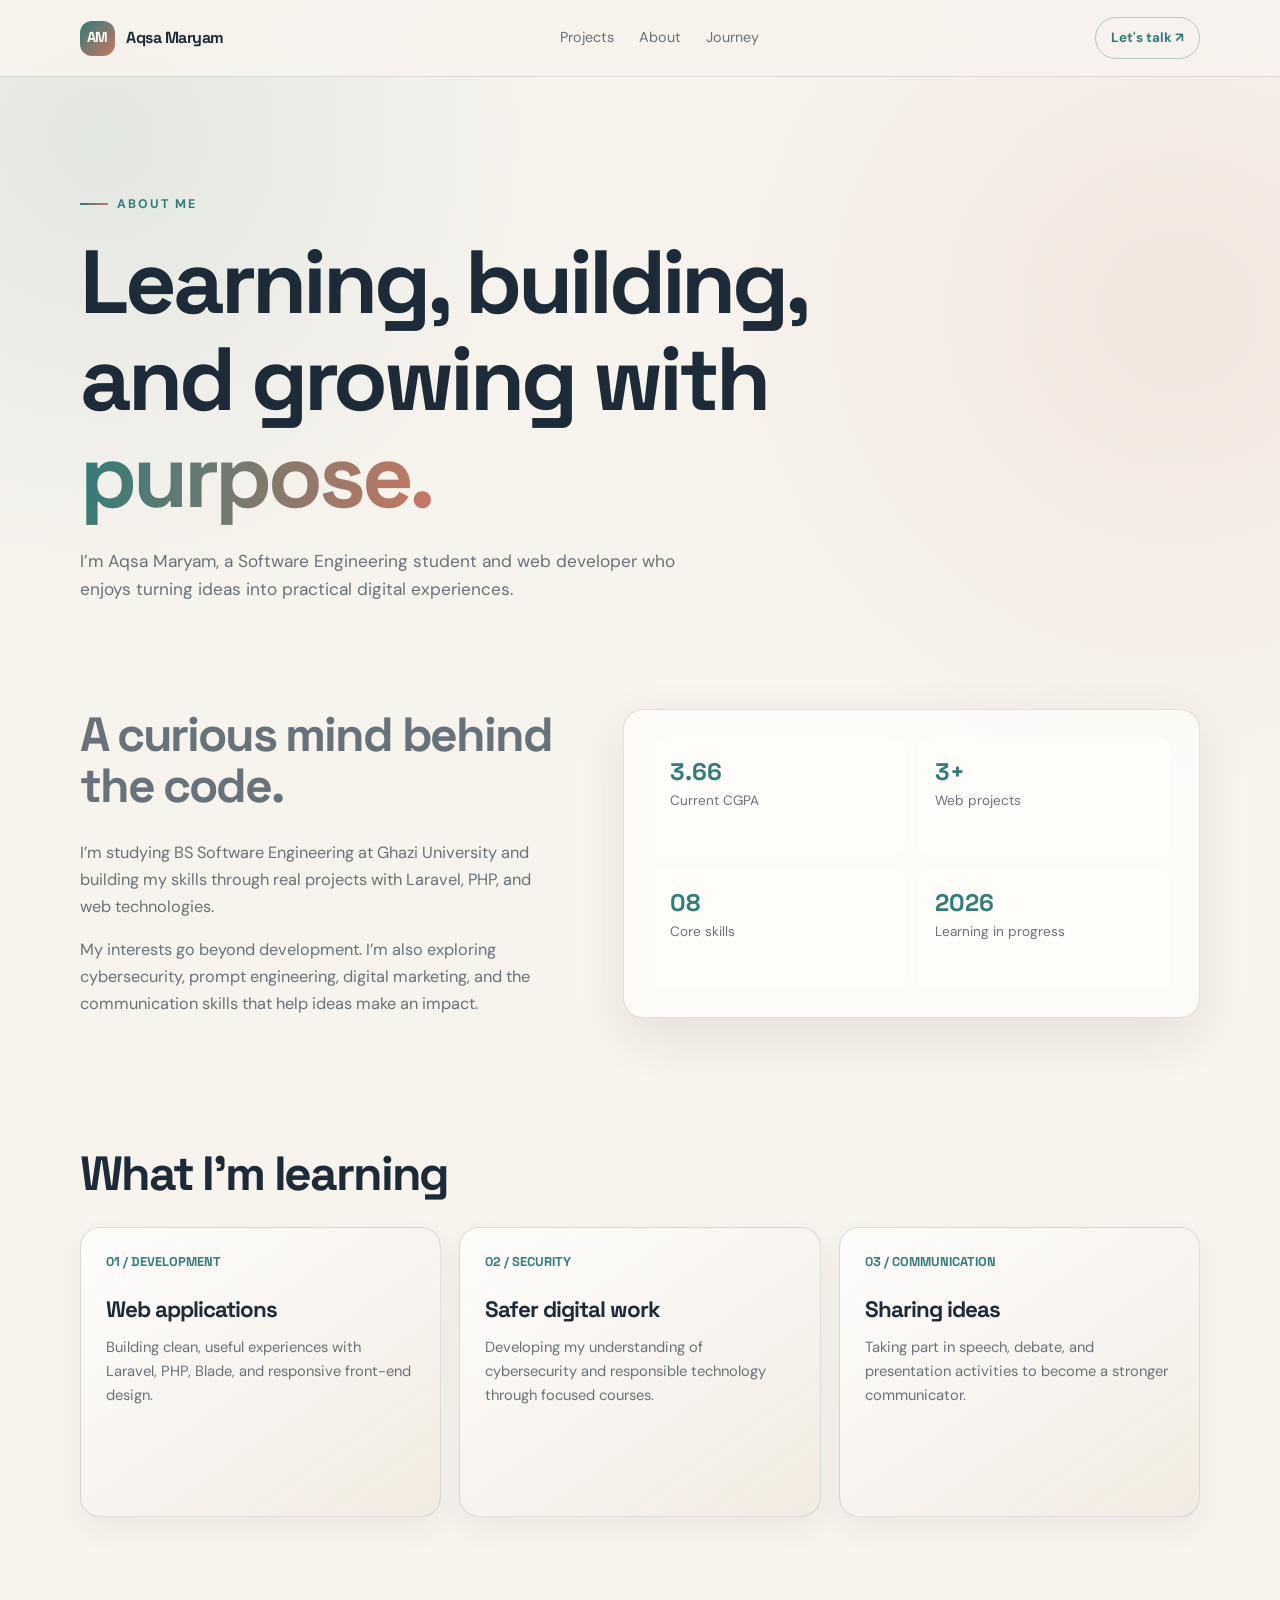
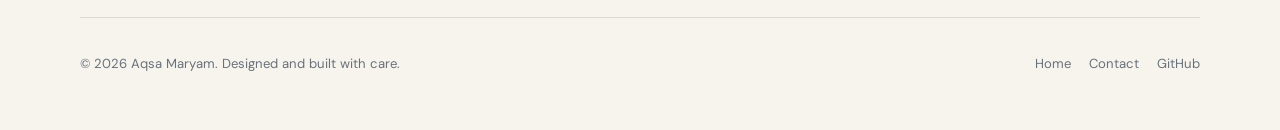
==== about.html @ 1c5ade15 "Add portfolio pages and fix contact navigation" ====
<!DOCTYPE html>
<html lang="en">
<head>
  <meta charset="UTF-8">
  <meta name="viewport" content="width=device-width, initial-scale=1">
  <title>About | Aqsa Maryam</title>
  <link rel="preconnect" href="https://fonts.googleapis.com">
  <link rel="preconnect" href="https://fonts.gstatic.com" crossorigin>
  <link href="https://fonts.googleapis.com/css2?family=DM+Sans:wght@400;500;600;700&family=Space+Grotesk:wght@500;600;700&display=swap" rel="stylesheet">
  <link rel="stylesheet" href="pages.css">
</head>
<body>
  <nav class="site-nav"><div class="container nav-inner"><a class="brand" href="index.html"><span class="brand-mark">AM</span><span>Aqsa Maryam</span></a><ul class="nav-links"><li><a href="projects.html">Projects</a></li><li><a href="about.html">About</a></li><li><a href="index.html#journey">Journey</a></li></ul><a class="nav-cta" href="contact.html">Let's talk ↗</a></div></nav>
  <main>
    <header class="container page-hero"><span class="eyebrow">About me</span><h1>Learning, building, and growing with <span class="gradient-text">purpose.</span></h1><p>I’m Aqsa Maryam, a Software Engineering student and web developer who enjoys turning ideas into practical digital experiences.</p></header>
    <section class="container section"><div class="split"><div class="copy"><h2 class="section-title">A curious mind behind the code.</h2><p>I’m studying BS Software Engineering at Ghazi University and building my skills through real projects with Laravel, PHP, and web technologies.</p><p>My interests go beyond development. I’m also exploring cybersecurity, prompt engineering, digital marketing, and the communication skills that help ideas make an impact.</p></div><div class="panel facts"><div class="fact"><strong>3.66</strong><span>Current CGPA</span></div><div class="fact"><strong>3+</strong><span>Web projects</span></div><div class="fact"><strong>08</strong><span>Core skills</span></div><div class="fact"><strong>2026</strong><span>Learning in progress</span></div></div></div></section>
    <section class="container section"><h2 class="section-title">What I’m learning</h2><div class="cards"><article class="card"><span class="card-number">01 / DEVELOPMENT</span><h3>Web applications</h3><p>Building clean, useful experiences with Laravel, PHP, Blade, and responsive front-end design.</p></article><article class="card"><span class="card-number">02 / SECURITY</span><h3>Safer digital work</h3><p>Developing my understanding of cybersecurity and responsible technology through focused courses.</p></article><article class="card"><span class="card-number">03 / COMMUNICATION</span><h3>Sharing ideas</h3><p>Taking part in speech, debate, and presentation activities to become a stronger communicator.</p></article></div></section>
  </main>
  <footer class="container"><span>© 2026 Aqsa Maryam. Designed and built with care.</span><div class="socials"><a href="index.html">Home</a><a href="contact.html">Contact</a><a href="https://github.com/aqsamaryam-software" target="_blank" rel="noreferrer">GitHub</a></div></footer>
</body>
</html>
---- pages.css ----
:root {
  --bg: #f7f3ed;
  --paper: #fffdf9;
  --ink: #1d2b39;
  --muted: #68727b;
  --teal: #317b78;
  --coral: #c97763;
  --lavender: #7a718c;
  --line: rgba(29, 43, 57, .13);
  --shadow: 0 18px 50px rgba(74, 58, 43, .1);
}

* { box-sizing: border-box; margin: 0; padding: 0; }
html { scroll-behavior: smooth; }
body {
  min-height: 100vh;
  background:
    radial-gradient(circle at 8% 8%, rgba(49,123,120,.1), transparent 28rem),
    radial-gradient(circle at 92% 18%, rgba(201,119,99,.1), transparent 30rem),
    var(--bg);
  color: var(--ink);
  font: 16px/1.65 'DM Sans', sans-serif;
}
a { color: inherit; }
.container { width: min(1120px, calc(100% - 40px)); margin: 0 auto; }
.site-nav { position: sticky; top: 0; z-index: 5; border-bottom: 1px solid var(--line); background: rgba(247,243,237,.88); backdrop-filter: blur(18px); }
.nav-inner { min-height: 76px; display: flex; align-items: center; justify-content: space-between; gap: 20px; }
.brand { display: flex; align-items: center; gap: 11px; font-family: 'Space Grotesk', sans-serif; font-weight: 700; text-decoration: none; letter-spacing: -.03em; }
.brand-mark { width: 35px; height: 35px; display: grid; place-items: center; border-radius: 12px; color: #fffdf9; background: linear-gradient(135deg, var(--teal), var(--coral)); font-size: .9rem; }
.nav-links { display: flex; gap: 25px; list-style: none; color: var(--muted); font-size: .9rem; }
.nav-links a, footer a { text-decoration: none; }
.nav-links a:hover, footer a:hover { color: var(--teal); }
.nav-cta { padding: 9px 15px; border: 1px solid rgba(49,123,120,.35); border-radius: 999px; color: var(--teal); text-decoration: none; font-size: .84rem; font-weight: 700; }
h1, h2, h3 { font-family: 'Space Grotesk', sans-serif; letter-spacing: -.045em; line-height: 1.08; }
.page-hero { padding: 110px 0 75px; }
.eyebrow { display: inline-flex; align-items: center; gap: 9px; color: var(--teal); font-size: .78rem; font-weight: 700; text-transform: uppercase; letter-spacing: .16em; }
.eyebrow::before { content: ''; width: 28px; height: 2px; background: linear-gradient(90deg, var(--teal), var(--coral)); }
.page-hero h1 { max-width: 760px; margin-top: 20px; font-size: clamp(2.8rem, 7vw, 5.7rem); }
.page-hero p { max-width: 630px; margin-top: 22px; color: var(--muted); font-size: 1.08rem; }
.gradient-text { background: linear-gradient(100deg, var(--teal), var(--coral)); background-clip: text; -webkit-background-clip: text; color: transparent; }
.section { padding: 30px 0 100px; }
.section-title { margin-bottom: 28px; font-size: clamp(1.9rem, 4vw, 3rem); }
.split { display: grid; grid-template-columns: .9fr 1.1fr; gap: 70px; }
.copy { color: var(--muted); font-size: 1.02rem; }
.copy p + p { margin-top: 16px; }
.panel { padding: 28px; border: 1px solid var(--line); border-radius: 20px; background: rgba(255,255,255,.62); box-shadow: var(--shadow); }
.facts { display: grid; grid-template-columns: repeat(2, 1fr); gap: 12px; }
.fact { padding: 18px; border-radius: 14px; background: var(--paper); }
.fact strong { display: block; color: var(--teal); font: 700 1.5rem 'Space Grotesk', sans-serif; }
.fact span { color: var(--muted); font-size: .85rem; }
.cards { display: grid; grid-template-columns: repeat(3, 1fr); gap: 18px; }
.card { min-height: 290px; display: flex; flex-direction: column; padding: 25px; border: 1px solid var(--line); border-radius: 20px; background: linear-gradient(145deg, rgba(255,255,255,.82), rgba(239,232,222,.78)); box-shadow: 0 12px 30px rgba(74,58,43,.06); transition: transform .2s ease, border-color .2s ease; }
.card:hover { transform: translateY(-6px); border-color: rgba(49,123,120,.45); }
.card-number { color: var(--teal); font: 700 .8rem 'Space Grotesk', sans-serif; }
.card h3 { margin-top: 28px; font-size: 1.4rem; }
.card p { margin-top: 12px; color: var(--muted); font-size: .92rem; }
.card-link { margin-top: auto; padding-top: 25px; color: var(--teal); font-size: .88rem; font-weight: 700; text-decoration: none; }
.tags { display: flex; flex-wrap: wrap; gap: 7px; margin-top: 19px; }
.tag { padding: 5px 9px; border-radius: 7px; color: var(--ink); background: rgba(49,123,120,.09); font-size: .72rem; }
.timeline { position: relative; padding-left: 29px; }
.timeline::before { content: ''; position: absolute; left: 6px; top: 7px; bottom: 7px; width: 1px; background: linear-gradient(var(--teal), var(--coral), transparent); }
.timeline-item { position: relative; padding-bottom: 31px; }
.timeline-item::before { content: ''; position: absolute; left: -29px; top: 7px; width: 13px; height: 13px; border: 3px solid var(--bg); border-radius: 50%; background: var(--teal); box-shadow: 0 0 0 1px var(--teal); }
.timeline-item .period { color: var(--teal); font-size: .78rem; font-weight: 700; letter-spacing: .1em; text-transform: uppercase; }
.timeline-item h3 { margin-top: 5px; font-size: 1.15rem; }
.timeline-item .place { margin-top: 3px; color: var(--lavender); font-size: .9rem; }
.timeline-item p { margin-top: 5px; color: var(--muted); font-size: .88rem; }
.contact-card { max-width: 720px; padding: 36px; border: 1px solid rgba(49,123,120,.25); border-radius: 22px; background: linear-gradient(120deg, rgba(49,123,120,.1), rgba(201,119,99,.13)); }
.contact-card h2 { margin-top: 12px; font-size: clamp(1.9rem, 4vw, 3rem); }
.contact-card p { margin-top: 12px; color: var(--muted); }
.contact-options { display: flex; flex-wrap: wrap; gap: 12px; margin-top: 28px; }
.contact-option { display: inline-flex; align-items: center; gap: 8px; padding: 12px 15px; border: 1px solid var(--line); border-radius: 11px; background: var(--paper); color: var(--teal); font-weight: 700; text-decoration: none; }
.contact-option:hover { border-color: var(--teal); }
footer { display: flex; justify-content: space-between; gap: 20px; padding: 35px 0 55px; border-top: 1px solid var(--line); color: var(--muted); font-size: .82rem; }
footer .socials { display: flex; gap: 18px; }
@media (max-width: 820px) { .nav-links { display: none; } .split, .cards { grid-template-columns: 1fr; gap: 35px; } .page-hero { padding-top: 75px; } }
@media (max-width: 520px) { .container { width: min(100% - 28px, 1120px); } .facts { grid-template-columns: 1fr; } footer { display: block; } footer .socials { margin-top: 12px; } .contact-card { padding: 26px; } }
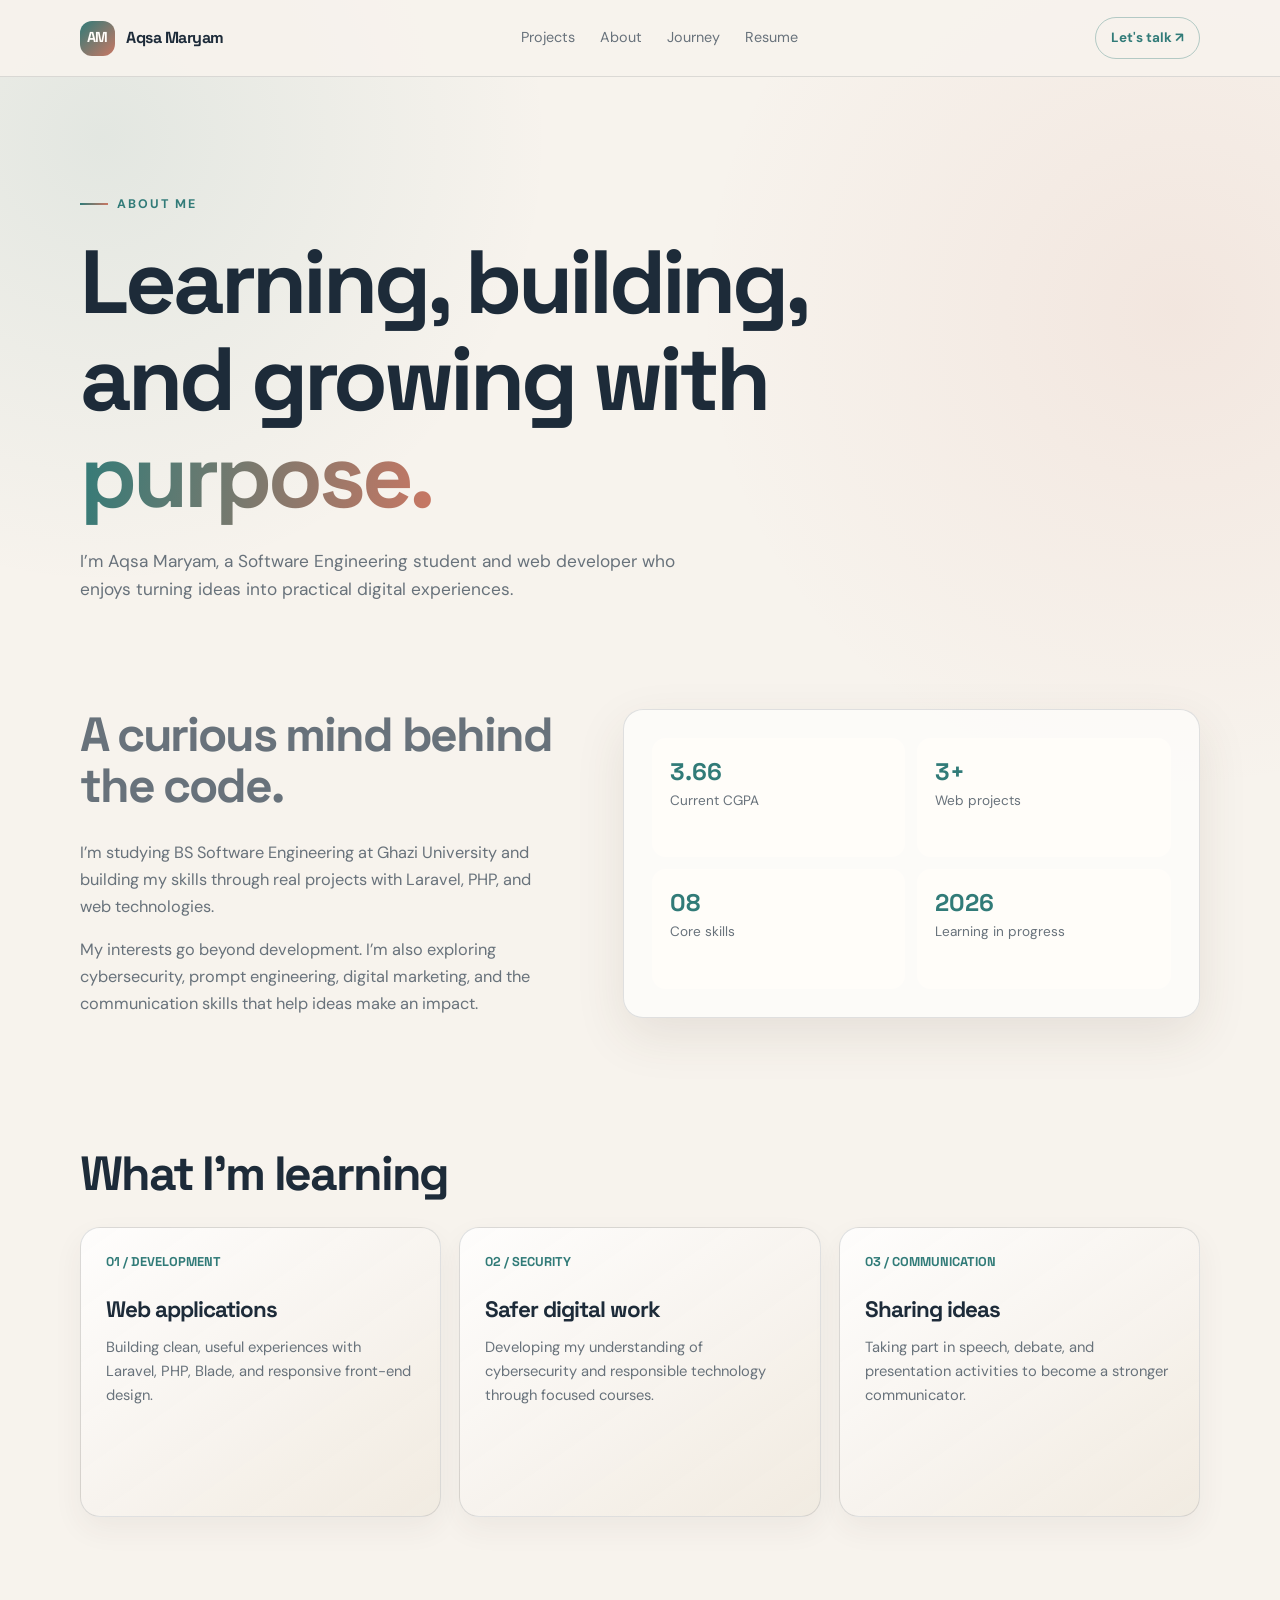
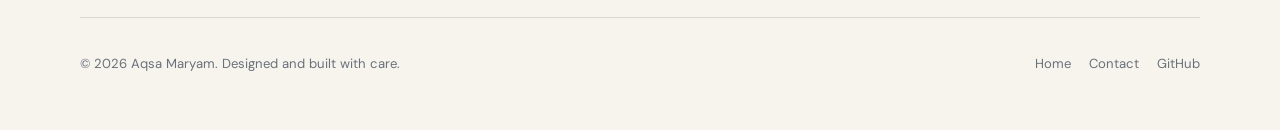
==== commit 4dd3b4f3: "Create printable resume page Co-authored-by: Copilot <223556219+Copilot@users.noreply.github.com>" ====
--- a/about.html
+++ b/about.html
@@ -10,12 +10,24 @@
   <link rel="stylesheet" href="pages.css">
 </head>
 <body>
-  <nav class="site-nav"><div class="container nav-inner"><a class="brand" href="index.html"><span class="brand-mark">AM</span><span>Aqsa Maryam</span></a><ul class="nav-links"><li><a href="projects.html">Projects</a></li><li><a href="about.html">About</a></li><li><a href="index.html#journey">Journey</a></li></ul><a class="nav-cta" href="contact.html">Let's talk ↗</a></div></nav>
+  <nav class="site-nav"><div class="container nav-inner"><a class="brand" href="index.html"><span class="brand-mark">AM</span><span>Aqsa Maryam</span></a><ul class="nav-links" id="site-menu"><li><a href="index.html#projects">Projects</a></li><li><a href="index.html#about">About</a></li><li><a href="index.html#journey">Journey</a></li><li><a href="resume.html">Resume</a></li></ul><button class="menu-toggle" type="button" aria-controls="site-menu" aria-expanded="false">Menu <span aria-hidden="true">☰</span></button><a class="nav-cta" href="contact.html">Let's talk ↗</a></div></nav>
   <main>
     <header class="container page-hero"><span class="eyebrow">About me</span><h1>Learning, building, and growing with <span class="gradient-text">purpose.</span></h1><p>I’m Aqsa Maryam, a Software Engineering student and web developer who enjoys turning ideas into practical digital experiences.</p></header>
     <section class="container section"><div class="split"><div class="copy"><h2 class="section-title">A curious mind behind the code.</h2><p>I’m studying BS Software Engineering at Ghazi University and building my skills through real projects with Laravel, PHP, and web technologies.</p><p>My interests go beyond development. I’m also exploring cybersecurity, prompt engineering, digital marketing, and the communication skills that help ideas make an impact.</p></div><div class="panel facts"><div class="fact"><strong>3.66</strong><span>Current CGPA</span></div><div class="fact"><strong>3+</strong><span>Web projects</span></div><div class="fact"><strong>08</strong><span>Core skills</span></div><div class="fact"><strong>2026</strong><span>Learning in progress</span></div></div></div></section>
     <section class="container section"><h2 class="section-title">What I’m learning</h2><div class="cards"><article class="card"><span class="card-number">01 / DEVELOPMENT</span><h3>Web applications</h3><p>Building clean, useful experiences with Laravel, PHP, Blade, and responsive front-end design.</p></article><article class="card"><span class="card-number">02 / SECURITY</span><h3>Safer digital work</h3><p>Developing my understanding of cybersecurity and responsible technology through focused courses.</p></article><article class="card"><span class="card-number">03 / COMMUNICATION</span><h3>Sharing ideas</h3><p>Taking part in speech, debate, and presentation activities to become a stronger communicator.</p></article></div></section>
   </main>
   <footer class="container"><span>© 2026 Aqsa Maryam. Designed and built with care.</span><div class="socials"><a href="index.html">Home</a><a href="contact.html">Contact</a><a href="https://github.com/aqsamaryam-software" target="_blank" rel="noreferrer">GitHub</a></div></footer>
+  <script>
+    const menuToggle = document.querySelector('.menu-toggle');
+    const siteMenu = document.querySelector('#site-menu');
+    menuToggle.addEventListener('click', () => {
+      const isOpen = siteMenu.classList.toggle('is-open');
+      menuToggle.setAttribute('aria-expanded', String(isOpen));
+    });
+    siteMenu.querySelectorAll('a').forEach((link) => link.addEventListener('click', () => {
+      siteMenu.classList.remove('is-open');
+      menuToggle.setAttribute('aria-expanded', 'false');
+    }));
+  </script>
 </body>
 </html>
--- a/pages.css
+++ b/pages.css
@@ -12,6 +12,7 @@
 
 * { box-sizing: border-box; margin: 0; padding: 0; }
 html { scroll-behavior: smooth; }
+section[id] { scroll-margin-top: 85px; }
 body {
   min-height: 100vh;
   background:
@@ -20,17 +21,23 @@
     var(--bg);
   color: var(--ink);
   font: 16px/1.65 'DM Sans', sans-serif;
+  animation: page-enter .45s ease-out both;
 }
+@keyframes page-enter { from { opacity: 0; transform: translateY(8px); } to { opacity: 1; transform: none; } }
 a { color: inherit; }
 .container { width: min(1120px, calc(100% - 40px)); margin: 0 auto; }
 .site-nav { position: sticky; top: 0; z-index: 5; border-bottom: 1px solid var(--line); background: rgba(247,243,237,.88); backdrop-filter: blur(18px); }
-.nav-inner { min-height: 76px; display: flex; align-items: center; justify-content: space-between; gap: 20px; }
+.nav-inner { position: relative; min-height: 76px; display: flex; align-items: center; justify-content: space-between; gap: 20px; }
 .brand { display: flex; align-items: center; gap: 11px; font-family: 'Space Grotesk', sans-serif; font-weight: 700; text-decoration: none; letter-spacing: -.03em; }
 .brand-mark { width: 35px; height: 35px; display: grid; place-items: center; border-radius: 12px; color: #fffdf9; background: linear-gradient(135deg, var(--teal), var(--coral)); font-size: .9rem; }
 .nav-links { display: flex; gap: 25px; list-style: none; color: var(--muted); font-size: .9rem; }
 .nav-links a, footer a { text-decoration: none; }
 .nav-links a:hover, footer a:hover { color: var(--teal); }
 .nav-cta { padding: 9px 15px; border: 1px solid rgba(49,123,120,.35); border-radius: 999px; color: var(--teal); text-decoration: none; font-size: .84rem; font-weight: 700; }
+.menu-toggle { display: none; border: 1px solid var(--line); border-radius: 10px; padding: 8px 10px; color: var(--ink); background: rgba(255,255,255,.55); font: inherit; font-size: .82rem; font-weight: 700; cursor: pointer; }
+.button { display: inline-flex; align-items: center; gap: 9px; padding: 14px 20px; border: 0; border-radius: 12px; text-decoration: none; font: 700 .92rem 'DM Sans', sans-serif; cursor: pointer; transition: transform .2s ease, box-shadow .2s ease, background .2s ease; }
+.button:hover { transform: translateY(-3px); }
+.button-primary { color: #fffdf9; background: linear-gradient(110deg, var(--teal), var(--coral)); box-shadow: 0 12px 30px rgba(49,123,120,.18); }
 h1, h2, h3 { font-family: 'Space Grotesk', sans-serif; letter-spacing: -.045em; line-height: 1.08; }
 .page-hero { padding: 110px 0 75px; }
 .eyebrow { display: inline-flex; align-items: center; gap: 9px; color: var(--teal); font-size: .78rem; font-weight: 700; text-transform: uppercase; letter-spacing: .16em; }
@@ -71,7 +78,57 @@
 .contact-options { display: flex; flex-wrap: wrap; gap: 12px; margin-top: 28px; }
 .contact-option { display: inline-flex; align-items: center; gap: 8px; padding: 12px 15px; border: 1px solid var(--line); border-radius: 11px; background: var(--paper); color: var(--teal); font-weight: 700; text-decoration: none; }
 .contact-option:hover { border-color: var(--teal); }
+.resume-shell { max-width: 900px; margin: 0 auto; padding: 45px; border: 1px solid var(--line); border-radius: 22px; background: rgba(255,255,255,.7); box-shadow: var(--shadow); }
+.resume-header { display: flex; justify-content: space-between; gap: 30px; padding-bottom: 26px; border-bottom: 2px solid var(--ink); }
+.resume-header h1 { margin: 0; font-size: clamp(2.4rem, 6vw, 4.5rem); }
+.resume-header p { margin-top: 8px; color: var(--teal); font-weight: 700; }
+.resume-contact { display: flex; flex-direction: column; align-items: end; gap: 5px; color: var(--muted); font-size: .88rem; text-align: right; }
+.resume-contact a { color: var(--teal); text-decoration: none; }
+.resume-section { padding-top: 26px; }
+.resume-section h2 { margin-bottom: 12px; color: var(--teal); font-size: 1.15rem; letter-spacing: .02em; text-transform: uppercase; }
+.resume-section p { color: var(--muted); }
+.resume-grid { display: grid; grid-template-columns: 1fr 1fr; gap: 18px 35px; }
+.resume-item + .resume-item { margin-top: 18px; }
+.resume-item h3 { font-size: 1.05rem; }
+.resume-item .meta { margin-top: 3px; color: var(--lavender); font-size: .88rem; }
+.resume-item p { margin-top: 5px; font-size: .9rem; }
+.resume-skills { display: flex; flex-wrap: wrap; gap: 8px; }
+.resume-skill { padding: 7px 10px; border-radius: 8px; background: rgba(49,123,120,.1); color: var(--ink); font-size: .84rem; }
+.resume-actions { display: flex; justify-content: end; gap: 10px; margin: 24px auto 0; max-width: 900px; }
 footer { display: flex; justify-content: space-between; gap: 20px; padding: 35px 0 55px; border-top: 1px solid var(--line); color: var(--muted); font-size: .82rem; }
 footer .socials { display: flex; gap: 18px; }
-@media (max-width: 820px) { .nav-links { display: none; } .split, .cards { grid-template-columns: 1fr; gap: 35px; } .page-hero { padding-top: 75px; } }
-@media (max-width: 520px) { .container { width: min(100% - 28px, 1120px); } .facts { grid-template-columns: 1fr; } footer { display: block; } footer .socials { margin-top: 12px; } .contact-card { padding: 26px; } }
+@media (max-width: 820px) {
+  .menu-toggle { display: inline-flex; align-items: center; gap: 7px; }
+  .nav-links { display: none; position: absolute; top: calc(100% - 1px); left: 0; right: 0; flex-direction: column; gap: 0; padding: 8px; border: 1px solid var(--line); border-top: 0; border-radius: 0 0 16px 16px; background: rgba(247,243,237,.97); box-shadow: 0 16px 28px rgba(74,58,43,.1); }
+  .nav-links.is-open { display: flex; }
+  .nav-links a { display: block; padding: 12px 10px; border-radius: 10px; }
+  .nav-links a:hover { background: rgba(49,123,120,.08); }
+  .split, .cards { grid-template-columns: 1fr; gap: 35px; }
+  .page-hero { padding-top: 75px; }
+  .resume-shell { padding: 28px 22px; }
+  .resume-header { display: block; }
+  .resume-contact { align-items: start; margin-top: 18px; text-align: left; }
+  .resume-grid { grid-template-columns: 1fr; gap: 0; }
+}
+@media (max-width: 520px) {
+  .container { width: min(100% - 28px, 1120px); }
+  .nav-inner { gap: 8px; }
+  .nav-cta { padding: 8px 11px; font-size: .76rem; }
+  .menu-toggle { padding: 7px 9px; }
+  .facts { grid-template-columns: 1fr; }
+  footer { display: block; }
+  footer .socials { margin-top: 12px; }
+  .contact-card { padding: 26px; }
+  .resume-actions { justify-content: stretch; }
+  .resume-actions .button { flex: 1; justify-content: center; }
+}
+@media (prefers-reduced-motion: reduce) {
+  html { scroll-behavior: auto; }
+  body { animation: none; }
+}
+@media print {
+  .site-nav, .resume-actions, footer { display: none; }
+  body { background: #fff; animation: none; }
+  .page-hero { padding: 20px 0 25px; }
+  .resume-shell { margin: 0; padding: 0; border: 0; box-shadow: none; }
+}
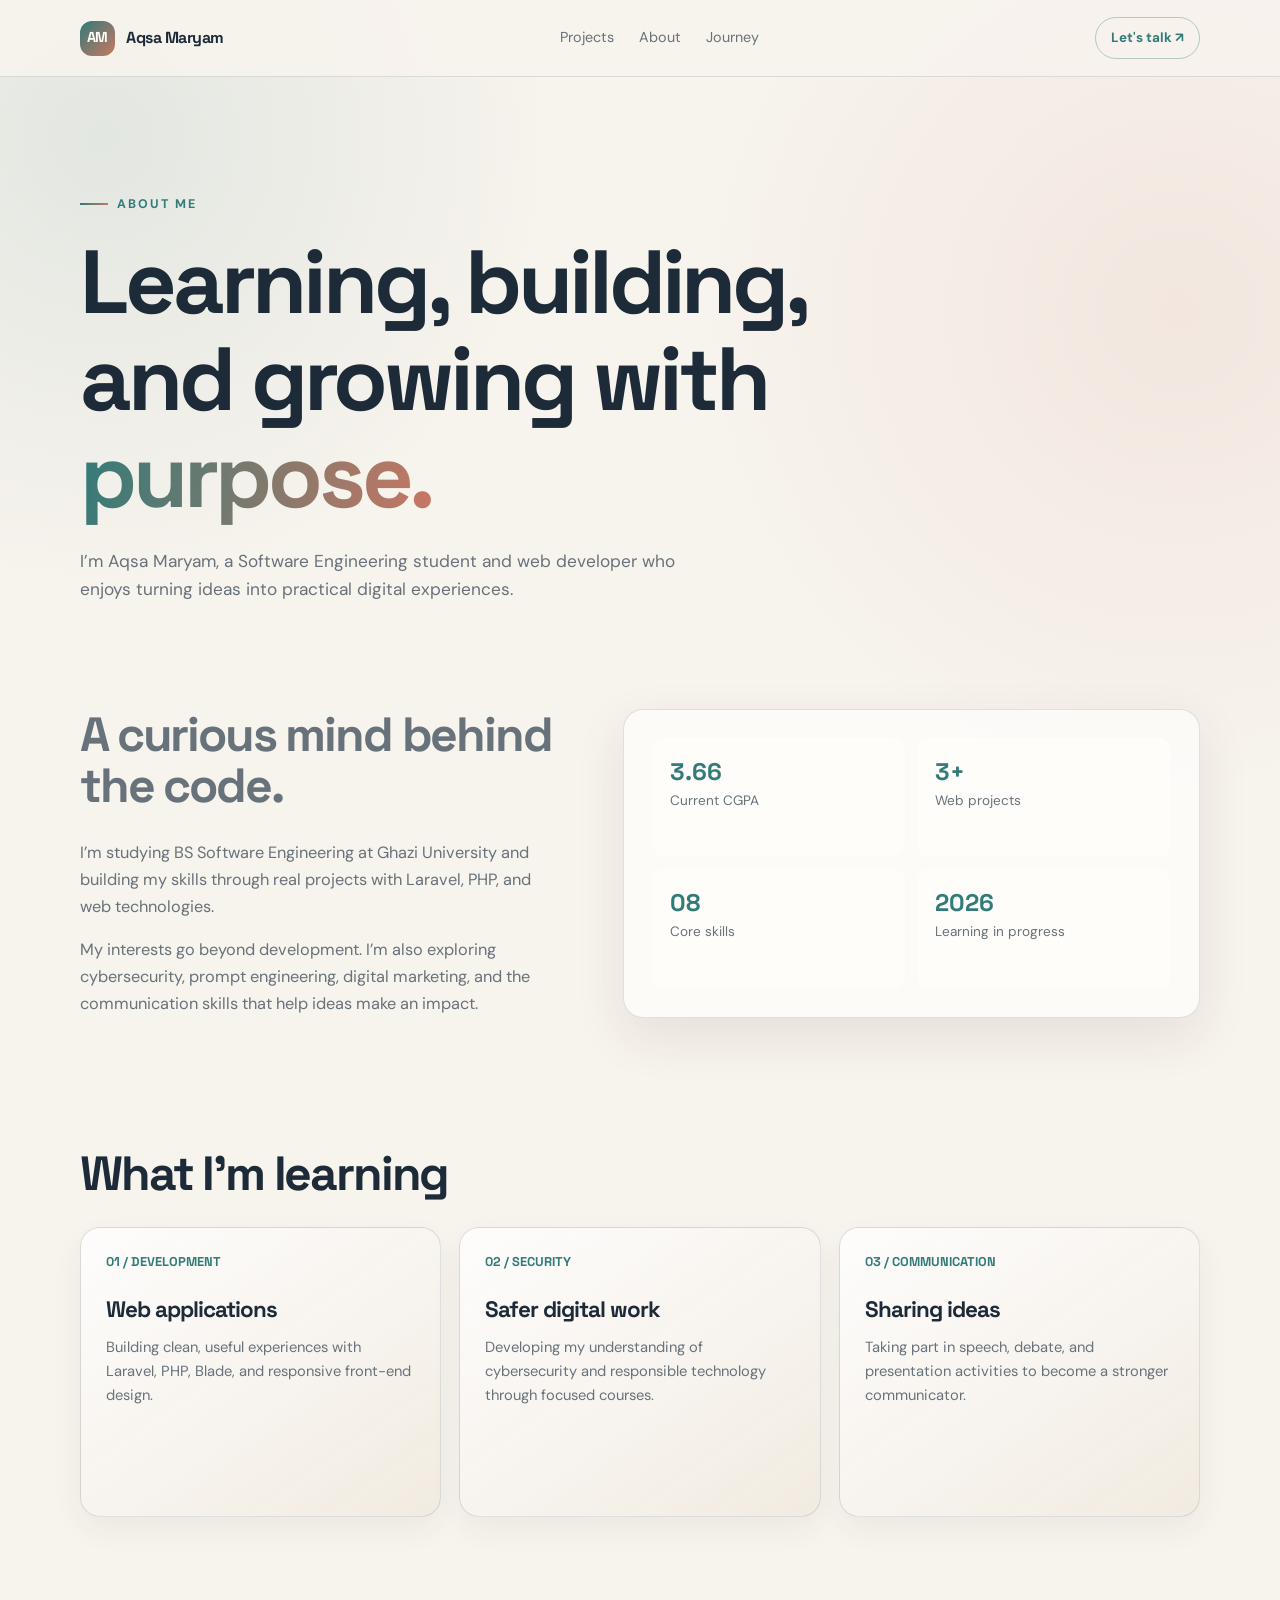
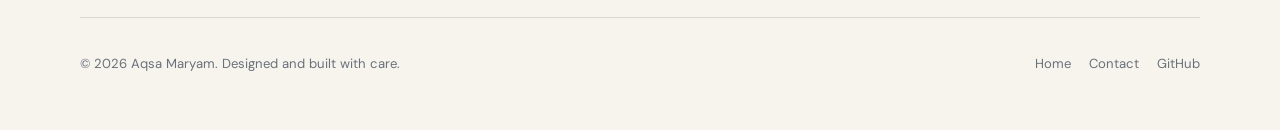
==== commit 4c4d83ae: "Remove resume page Co-authored-by: Copilot <223556219+Copilot@users.noreply.github.com>" ====
--- a/about.html
+++ b/about.html
@@ -10,7 +10,7 @@
   <link rel="stylesheet" href="pages.css">
 </head>
 <body>
-  <nav class="site-nav"><div class="container nav-inner"><a class="brand" href="index.html"><span class="brand-mark">AM</span><span>Aqsa Maryam</span></a><ul class="nav-links" id="site-menu"><li><a href="index.html#projects">Projects</a></li><li><a href="index.html#about">About</a></li><li><a href="index.html#journey">Journey</a></li><li><a href="resume.html">Resume</a></li></ul><button class="menu-toggle" type="button" aria-controls="site-menu" aria-expanded="false">Menu <span aria-hidden="true">☰</span></button><a class="nav-cta" href="contact.html">Let's talk ↗</a></div></nav>
+  <nav class="site-nav"><div class="container nav-inner"><a class="brand" href="index.html"><span class="brand-mark">AM</span><span>Aqsa Maryam</span></a><ul class="nav-links" id="site-menu"><li><a href="index.html#projects">Projects</a></li><li><a href="index.html#about">About</a></li><li><a href="index.html#journey">Journey</a></li></ul><button class="menu-toggle" type="button" aria-controls="site-menu" aria-expanded="false">Menu <span aria-hidden="true">☰</span></button><a class="nav-cta" href="contact.html">Let's talk ↗</a></div></nav>
   <main>
     <header class="container page-hero"><span class="eyebrow">About me</span><h1>Learning, building, and growing with <span class="gradient-text">purpose.</span></h1><p>I’m Aqsa Maryam, a Software Engineering student and web developer who enjoys turning ideas into practical digital experiences.</p></header>
     <section class="container section"><div class="split"><div class="copy"><h2 class="section-title">A curious mind behind the code.</h2><p>I’m studying BS Software Engineering at Ghazi University and building my skills through real projects with Laravel, PHP, and web technologies.</p><p>My interests go beyond development. I’m also exploring cybersecurity, prompt engineering, digital marketing, and the communication skills that help ideas make an impact.</p></div><div class="panel facts"><div class="fact"><strong>3.66</strong><span>Current CGPA</span></div><div class="fact"><strong>3+</strong><span>Web projects</span></div><div class="fact"><strong>08</strong><span>Core skills</span></div><div class="fact"><strong>2026</strong><span>Learning in progress</span></div></div></div></section>
--- a/pages.css
+++ b/pages.css
@@ -35,9 +35,6 @@
 .nav-links a:hover, footer a:hover { color: var(--teal); }
 .nav-cta { padding: 9px 15px; border: 1px solid rgba(49,123,120,.35); border-radius: 999px; color: var(--teal); text-decoration: none; font-size: .84rem; font-weight: 700; }
 .menu-toggle { display: none; border: 1px solid var(--line); border-radius: 10px; padding: 8px 10px; color: var(--ink); background: rgba(255,255,255,.55); font: inherit; font-size: .82rem; font-weight: 700; cursor: pointer; }
-.button { display: inline-flex; align-items: center; gap: 9px; padding: 14px 20px; border: 0; border-radius: 12px; text-decoration: none; font: 700 .92rem 'DM Sans', sans-serif; cursor: pointer; transition: transform .2s ease, box-shadow .2s ease, background .2s ease; }
-.button:hover { transform: translateY(-3px); }
-.button-primary { color: #fffdf9; background: linear-gradient(110deg, var(--teal), var(--coral)); box-shadow: 0 12px 30px rgba(49,123,120,.18); }
 h1, h2, h3 { font-family: 'Space Grotesk', sans-serif; letter-spacing: -.045em; line-height: 1.08; }
 .page-hero { padding: 110px 0 75px; }
 .eyebrow { display: inline-flex; align-items: center; gap: 9px; color: var(--teal); font-size: .78rem; font-weight: 700; text-transform: uppercase; letter-spacing: .16em; }
@@ -78,23 +75,6 @@
 .contact-options { display: flex; flex-wrap: wrap; gap: 12px; margin-top: 28px; }
 .contact-option { display: inline-flex; align-items: center; gap: 8px; padding: 12px 15px; border: 1px solid var(--line); border-radius: 11px; background: var(--paper); color: var(--teal); font-weight: 700; text-decoration: none; }
 .contact-option:hover { border-color: var(--teal); }
-.resume-shell { max-width: 900px; margin: 0 auto; padding: 45px; border: 1px solid var(--line); border-radius: 22px; background: rgba(255,255,255,.7); box-shadow: var(--shadow); }
-.resume-header { display: flex; justify-content: space-between; gap: 30px; padding-bottom: 26px; border-bottom: 2px solid var(--ink); }
-.resume-header h1 { margin: 0; font-size: clamp(2.4rem, 6vw, 4.5rem); }
-.resume-header p { margin-top: 8px; color: var(--teal); font-weight: 700; }
-.resume-contact { display: flex; flex-direction: column; align-items: end; gap: 5px; color: var(--muted); font-size: .88rem; text-align: right; }
-.resume-contact a { color: var(--teal); text-decoration: none; }
-.resume-section { padding-top: 26px; }
-.resume-section h2 { margin-bottom: 12px; color: var(--teal); font-size: 1.15rem; letter-spacing: .02em; text-transform: uppercase; }
-.resume-section p { color: var(--muted); }
-.resume-grid { display: grid; grid-template-columns: 1fr 1fr; gap: 18px 35px; }
-.resume-item + .resume-item { margin-top: 18px; }
-.resume-item h3 { font-size: 1.05rem; }
-.resume-item .meta { margin-top: 3px; color: var(--lavender); font-size: .88rem; }
-.resume-item p { margin-top: 5px; font-size: .9rem; }
-.resume-skills { display: flex; flex-wrap: wrap; gap: 8px; }
-.resume-skill { padding: 7px 10px; border-radius: 8px; background: rgba(49,123,120,.1); color: var(--ink); font-size: .84rem; }
-.resume-actions { display: flex; justify-content: end; gap: 10px; margin: 24px auto 0; max-width: 900px; }
 footer { display: flex; justify-content: space-between; gap: 20px; padding: 35px 0 55px; border-top: 1px solid var(--line); color: var(--muted); font-size: .82rem; }
 footer .socials { display: flex; gap: 18px; }
 @media (max-width: 820px) {
@@ -105,10 +85,6 @@
   .nav-links a:hover { background: rgba(49,123,120,.08); }
   .split, .cards { grid-template-columns: 1fr; gap: 35px; }
   .page-hero { padding-top: 75px; }
-  .resume-shell { padding: 28px 22px; }
-  .resume-header { display: block; }
-  .resume-contact { align-items: start; margin-top: 18px; text-align: left; }
-  .resume-grid { grid-template-columns: 1fr; gap: 0; }
 }
 @media (max-width: 520px) {
   .container { width: min(100% - 28px, 1120px); }
@@ -119,16 +95,13 @@
   footer { display: block; }
   footer .socials { margin-top: 12px; }
   .contact-card { padding: 26px; }
-  .resume-actions { justify-content: stretch; }
-  .resume-actions .button { flex: 1; justify-content: center; }
 }
 @media (prefers-reduced-motion: reduce) {
   html { scroll-behavior: auto; }
   body { animation: none; }
 }
 @media print {
-  .site-nav, .resume-actions, footer { display: none; }
+  .site-nav, footer { display: none; }
   body { background: #fff; animation: none; }
   .page-hero { padding: 20px 0 25px; }
-  .resume-shell { margin: 0; padding: 0; border: 0; box-shadow: none; }
 }
